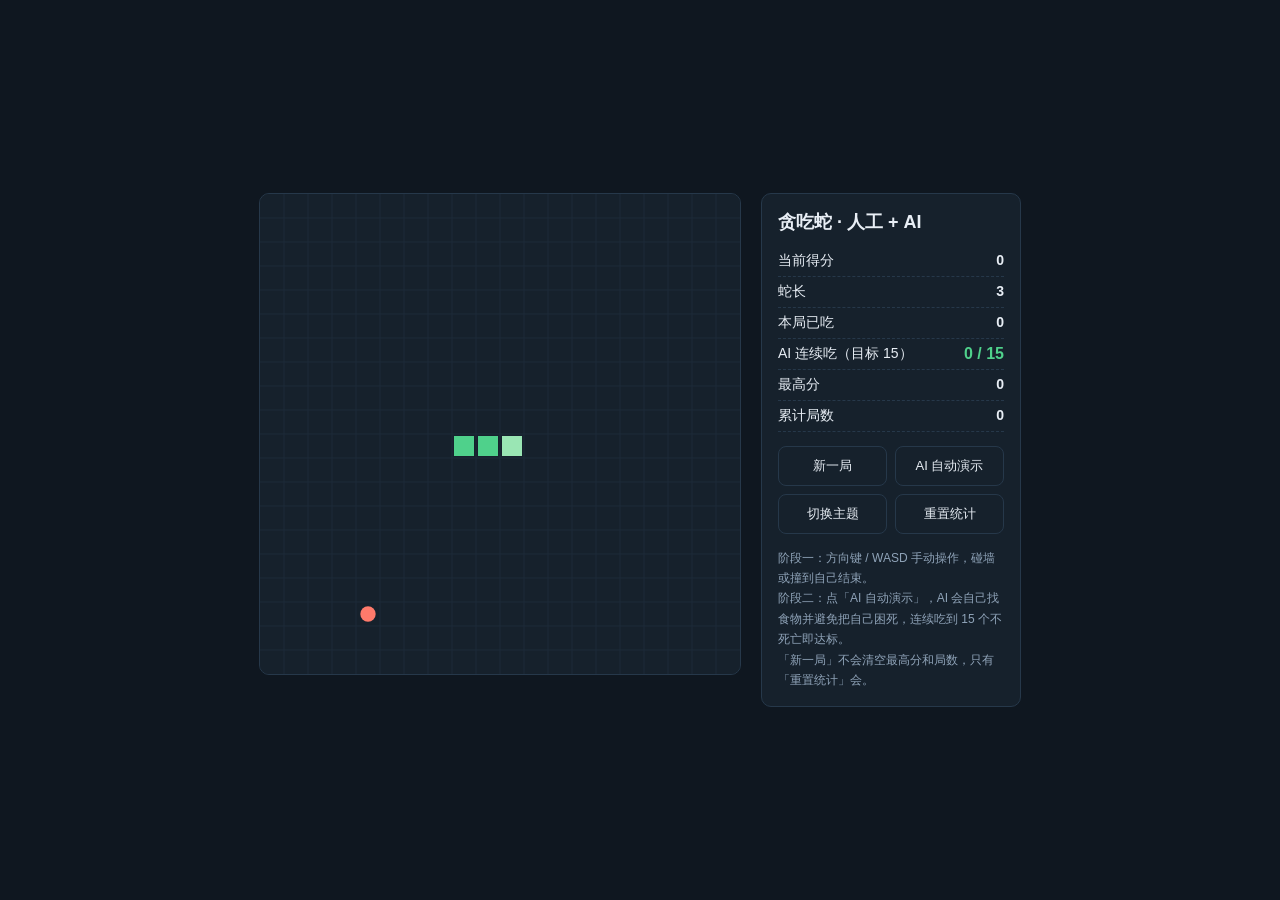
==== game/snake.html @ 78bfac1a "添加贪吃蛇小游戏：人工可玩 + AI 自动演示、计分统计与主题切换" ====
<!DOCTYPE html>
<html lang="zh-CN">
<head>
<meta charset="UTF-8">
<meta name="viewport" content="width=device-width, initial-scale=1.0">
<title>贪吃蛇 · 人工 + AI 自动演示</title>
<style>
  :root {
    --bg: #0f1720; --panel: #16212c; --text: #e8eef5; --sub: #8fa3b8;
    --grid: #1d2b39; --snake: #4fd18b; --head: #9ae6b4; --food: #ff7a6b; --line: #26384a;
  }
  body.light {
    --bg: #f4f6f9; --panel: #ffffff; --text: #1b2733; --sub: #5d7186;
    --grid: #e6ebf1; --snake: #2f9e6b; --head: #1f7a52; --food: #e0533f; --line: #d7dee6;
  }
  * { box-sizing: border-box; }
  body {
    margin: 0; min-height: 100vh; background: var(--bg); color: var(--text);
    font-family: "Microsoft YaHei", "PingFang SC", Arial, sans-serif;
    display: flex; align-items: center; justify-content: center; padding: 24px;
  }
  .wrap { display: flex; gap: 20px; align-items: flex-start; flex-wrap: wrap; justify-content: center; }
  .board { position: relative; }
  canvas { background: var(--panel); border: 1px solid var(--line); border-radius: 10px; display: block; }
  .panel { width: 260px; background: var(--panel); border: 1px solid var(--line); border-radius: 10px; padding: 16px; }
  h1 { font-size: 18px; margin: 0 0 12px; }
  .row { display: flex; justify-content: space-between; font-size: 14px; padding: 6px 0; border-bottom: 1px dashed var(--line); }
  .row span:last-child { font-weight: 700; }
  .row.big span:last-child { color: var(--snake); font-size: 16px; }
  .buttons { display: flex; flex-wrap: wrap; gap: 8px; margin-top: 14px; }
  button {
    flex: 1 1 46%; padding: 10px 8px; font-size: 13px; cursor: pointer; color: var(--text);
    background: transparent; border: 1px solid var(--line); border-radius: 8px; font-family: inherit;
  }
  button:hover { border-color: var(--snake); }
  button.on { background: var(--snake); color: #06231a; border-color: var(--snake); font-weight: 700; }
  .tip { margin-top: 14px; font-size: 12px; color: var(--sub); line-height: 1.7; }
  .overlay {
    position: absolute; inset: 0; display: none; align-items: center; justify-content: center;
    flex-direction: column; gap: 10px; background: rgba(0,0,0,.55); border-radius: 10px; text-align: center;
  }
  .overlay.show { display: flex; }
  .overlay h2 { margin: 0; font-size: 20px; }
</style>
</head>
<body>
<div class="wrap">
  <div class="board">
    <canvas id="cv" width="480" height="480"></canvas>
    <div class="overlay" id="ov"><h2 id="ovt"></h2><div class="tip" id="ovs"></div></div>
  </div>

  <div class="panel">
    <h1>贪吃蛇 · 人工 + AI</h1>
    <div class="row"><span>当前得分</span><span id="score">0</span></div>
    <div class="row"><span>蛇长</span><span id="len">3</span></div>
    <div class="row"><span>本局已吃</span><span id="ate">0</span></div>
    <div class="row big"><span>AI 连续吃（目标 15）</span><span id="aia">0 / 15</span></div>
    <div class="row"><span>最高分</span><span id="best">0</span></div>
    <div class="row"><span>累计局数</span><span id="games">0</span></div>
    <div class="buttons">
      <button id="btnNew">新一局</button>
      <button id="btnAI">AI 自动演示</button>
      <button id="btnTheme">切换主题</button>
      <button id="btnReset">重置统计</button>
    </div>
    <div class="tip">
      阶段一：方向键 / WASD 手动操作，碰墙或撞到自己结束。<br>
      阶段二：点「AI 自动演示」，AI 会自己找食物并避免把自己困死，连续吃到 15 个不死亡即达标。<br>
      「新一局」不会清空最高分和局数，只有「重置统计」会。
    </div>
  </div>
</div>

<script id="core">
/* ===== CORE-BEGIN 纯逻辑区：不依赖页面，可被测试脚本单独运行 ===== */
var CORE = (function () {
  var DIRS = { up: [0, -1], down: [0, 1], left: [-1, 0], right: [1, 0] };
  var NAMES = ['up', 'down', 'left', 'right'];

  // 可复现的伪随机数（同一个种子跑出同一局）
  function makeRng(seed) {
    var s = seed >>> 0;
    return function () {
      s = (s * 1664525 + 1013904223) >>> 0;
      return s / 4294967296;
    };
  }

  function createState(w, h, seed) {
    var st = {
      w: w, h: h, rng: makeRng(seed), snake: [], dir: 'right',
      food: { x: 0, y: 0 }, alive: true, score: 0, ate: 0
    };
    var cx = Math.floor(w / 2), cy = Math.floor(h / 2);
    st.snake.push({ x: cx, y: cy }, { x: cx - 1, y: cy }, { x: cx - 2, y: cy });
    spawnFood(st);
    return st;
  }

  function key(p) { return p.x + ',' + p.y; }

  function spawnFood(st) {
    var free = [];
    var used = {};
    for (var i = 0; i < st.snake.length; i++) used[key(st.snake[i])] = 1;
    for (var y = 0; y < st.h; y++) {
      for (var x = 0; x < st.w; x++) if (!used[x + ',' + y]) free.push({ x: x, y: y });
    }
    if (!free.length) return;
    st.food = free[Math.floor(st.rng() * free.length)];
  }

  // 判断从 head 出发按 dir 走一步会不会撞墙 / 撞自己
  function hitWall(st, head) { return head.x < 0 || head.y < 0 || head.x >= st.w || head.y >= st.h; }

  function bodySet(st, willEat) {
    // 不吃食物时蛇尾会让位，所以尾巴那一格不算障碍
    var set = {};
    var last = willEat ? st.snake.length : st.snake.length - 1;
    for (var i = 0; i < last; i++) set[key(st.snake[i])] = 1;
    return set;
  }

  function tryHead(st, dir) {
    var d = DIRS[dir];
    return { x: st.snake[0].x + d[0], y: st.snake[0].y + d[1] };
  }

  function moveIsLegal(st, dir) {
    var head = tryHead(st, dir);
    if (hitWall(st, head)) return false;
    var willEat = head.x === st.food.x && head.y === st.food.y;
    if (bodySet(st, willEat)[key(head)]) return false;
    return true;
  }

  function legalMoves(st) {
    var out = [];
    for (var i = 0; i < NAMES.length; i++) if (moveIsLegal(st, NAMES[i])) out.push(NAMES[i]);
    return out;
  }

  // 真正走一步（会改变状态）
  function step(st, dir) {
    if (!st.alive) return;
    var head = tryHead(st, dir);
    if (hitWall(st, head)) { st.alive = false; return; }
    var willEat = head.x === st.food.x && head.y === st.food.y;
    if (bodySet(st, willEat)[key(head)]) { st.alive = false; return; }
    st.dir = dir;
    st.snake.unshift(head);
    if (willEat) { st.ate++; st.score += 10; spawnFood(st); }
    else st.snake.pop();
  }

  // 从 start 到 goal 的最短路第一步（BFS）
  function bfsFirstStep(st, start, goal) {
    var q = [start], seen = {}, prev = {};
    seen[key(start)] = 1;
    var blocked = bodySet(st, false);
    blocked[key(st.snake[st.snake.length - 1])] = 0; // 尾巴会移动，可通行
    while (q.length) {
      var cur = q.shift();
      if (cur.x === goal.x && cur.y === goal.y) {
        var node = cur;
        while (prev[key(node)]) {
          var p = prev[key(node)];
          if (p.x === start.x && p.y === start.y) return { x: node.x - start.x, y: node.y - start.y };
          node = p;
        }
        return null;
      }
      for (var i = 0; i < NAMES.length; i++) {
        var d = DIRS[NAMES[i]];
        var nx = cur.x + d[0], ny = cur.y + d[1];
        var nk = nx + ',' + ny;
        if (nx < 0 || ny < 0 || nx >= st.w || ny >= st.h) continue;
        if (seen[nk]) continue;
        if (blocked[nk]) continue;
        seen[nk] = 1; prev[nk] = cur;
        q.push({ x: nx, y: ny });
      }
    }
    return null;
  }

  // 走完这一步后，从新蛇头出发还能到达多少空格（判断会不会把自己困死）
  function spaceAfterMove(st, dir) {
    var head = tryHead(st, dir);
    var willEat = head.x === st.food.x && head.y === st.food.y;
    var set = bodySet(st, willEat);
    var tail = st.snake[st.snake.length - 1];
    set[key(head)] = 1;
    if (!willEat) delete set[key(tail)];
    var q = [head], seen = {};
    seen[key(head)] = 1;
    var count = 0;
    while (q.length) {
      var cur = q.shift();
      for (var i = 0; i < NAMES.length; i++) {
        var d = DIRS[NAMES[i]];
        var nx = cur.x + d[0], ny = cur.y + d[1], nk = nx + ',' + ny;
        if (nx < 0 || ny < 0 || nx >= st.w || ny >= st.h) continue;
        if (seen[nk] || set[nk]) continue;
        seen[nk] = 1; count++;
        q.push({ x: nx, y: ny });
      }
    }
    return count;
  }

  function dirToVec(dir) { return DIRS[dir]; }
  function nameFromVec(v) {
    for (var i = 0; i < NAMES.length; i++) {
      if (DIRS[NAMES[i]][0] === v.x && DIRS[NAMES[i]][1] === v.y) return NAMES[i];
    }
    return null;
  }

  // 直冲食物的“笨”策略：只按曼哈顿距离最近的走（用来对照）
  function naiveMove(st) {
    var best = null, bestD = 1e9;
    var moves = legalMoves(st);
    for (var i = 0; i < moves.length; i++) {
      var h = tryHead(st, moves[i]);
      var d = Math.abs(h.x - st.food.x) + Math.abs(h.y - st.food.y);
      if (d < bestD) { bestD = d; best = moves[i]; }
    }
    return best || st.dir;
  }

  // 安全策略：优先沿最短路去吃食物，但走之前必须确认“不会把自己困死”，
  // 否则改走能保留最多活动空间的一步（相当于先去追自己的尾巴）
  function safeMove(st) {
    var moves = legalMoves(st);
    if (!moves.length) return st.dir;
    var need = st.snake.length + 1;

    var toFood = bfsFirstStep(st, st.snake[0], st.food);
    if (toFood && moves.indexOf(nameFromVec(toFood)) >= 0) {
      var dirFood = nameFromVec(toFood);
      if (spaceAfterMove(st, dirFood) >= need) return dirFood;
    }

    // 退而求其次：在“安全”的走法里挑活动空间最大的
    var bestDir = moves[0], bestSpace = -1;
    for (var i = 0; i < moves.length; i++) {
      var sp = spaceAfterMove(st, moves[i]);
      if (sp > bestSpace) { bestSpace = sp; bestDir = moves[i]; }
    }
    if (bestSpace >= st.snake.length) return bestDir;

    // 实在不行就选离食物最远的，拖时间（很少发生）
    var far = moves[0], farD = -1;
    for (var j = 0; j < moves.length; j++) {
      var h = tryHead(st, moves[j]);
      var d = Math.abs(h.x - st.food.x) + Math.abs(h.y - st.food.y);
      if (d > farD) { farD = d; far = moves[j]; }
    }
    return far;
  }

  return {
    DIRS: DIRS, NAMES: NAMES,
    createState: createState, step: step, legalMoves: legalMoves,
    spaceAfterMove: spaceAfterMove, naiveMove: naiveMove, safeMove: safeMove,
    spawnFood: spawnFood
  };
})();
/* ===== CORE-END ===== */
</script>

<script>
(function () {
  var W = 20, H = 20, CELL = 24;
  var cv = document.getElementById('cv'), ctx = cv.getContext('2d');
  var st = CORE.createState(W, H, Date.now() % 100000);
  var aiOn = false, timer = null, aiEaten = 0, bestChain = 0;

  // 统计跨局保留：最高分与局数写进 localStorage
  var stat = JSON.parse(localStorage.getItem('snakeStat') || '{"best":0,"games":0,"theme":"dark"}');
  document.body.className = stat.theme === 'light' ? 'light' : '';

  function saveStat() { localStorage.setItem('snakeStat', JSON.stringify(stat)); }

  function draw() {
    var css = getComputedStyle(document.body);
    var grid = css.getPropertyValue('--grid').trim();
    var snakeColor = css.getPropertyValue('--snake').trim();
    var headColor = css.getPropertyValue('--head').trim();
    var foodColor = css.getPropertyValue('--food').trim();
    var panel = css.getPropertyValue('--panel').trim();

    ctx.fillStyle = panel; ctx.fillRect(0, 0, cv.width, cv.height);
    ctx.strokeStyle = grid; ctx.lineWidth = 1;
    for (var i = 1; i < W; i++) {
      ctx.beginPath(); ctx.moveTo(i * CELL, 0); ctx.lineTo(i * CELL, H * CELL); ctx.stroke();
    }
    for (var j = 1; j < H; j++) {
      ctx.beginPath(); ctx.moveTo(0, j * CELL); ctx.lineTo(W * CELL, j * CELL); ctx.stroke();
    }
    ctx.fillStyle = foodColor;
    ctx.beginPath();
    ctx.arc(st.food.x * CELL + CELL / 2, st.food.y * CELL + CELL / 2, CELL * 0.32, 0, Math.PI * 2);
    ctx.fill();
    for (var k = st.snake.length - 1; k >= 0; k--) {
      ctx.fillStyle = k === 0 ? headColor : snakeColor;
      ctx.fillRect(st.snake[k].x * CELL + 2, st.snake[k].y * CELL + 2, CELL - 4, CELL - 4);
    }
  }

  function refresh() {
    document.getElementById('score').textContent = st.score;
    document.getElementById('len').textContent = st.snake.length;
    document.getElementById('ate').textContent = st.ate;
    document.getElementById('best').textContent = stat.best;
    document.getElementById('games').textContent = stat.games;
    document.getElementById('aia').textContent = aiEaten + ' / 15';
  }

  function gameOver() {
    stat.games += 1;
    if (st.score > stat.best) stat.best = st.score;
    saveStat();
    stopAI();
    var ov = document.getElementById('ov');
    ov.classList.add('show');
    document.getElementById('ovt').textContent = '游戏结束';
    document.getElementById('ovs').innerHTML = '本局得分 ' + st.score + ' · 吃到 ' + st.ate + ' 个食物<br>点「新一局」再来';
    refresh();
  }

  function newGame(keepStats) {
    document.getElementById('ov').classList.remove('show');
    st = CORE.createState(W, H, Math.floor(Math.random() * 1e9));
    refresh();
    draw();
  }

  function tick(useAI) {
    if (!st.alive) return;
    var dir = useAI ? CORE.safeMove(st) : null;
    var before = st.ate;
    CORE.step(st, dir);
    if (st.ate > before) {
      aiEaten += 1;
      if (aiEaten > bestChain) bestChain = aiEaten;
      if (aiEaten >= 15) {
        document.getElementById('ov').classList.add('show');
        document.getElementById('ovt').textContent = 'AI 达标：连续吃 15 个不死';
        document.getElementById('ovs').innerHTML = '这是阶段二的硬指标。AI 会继续跑，看它还能撑多久。';
      }
    }
    if (!st.alive) gameOver();
    refresh(); draw();
  }

  function startAI() {
    if (timer) return;
    aiOn = true;
    document.getElementById('btnAI').classList.add('on');
    timer = setInterval(function () { tick(true); }, 70);
  }

  function stopAI() {
    aiOn = false;
    if (timer) { clearInterval(timer); timer = null; }
    document.getElementById('btnAI').classList.remove('on');
  }

  document.getElementById('btnNew').onclick = function () { aiEaten = 0; stopAI(); newGame(true); };
  document.getElementById('btnAI').onclick = function () {
    if (aiOn) { stopAI(); } else { aiEaten = 0; startAI(); }
  };
  document.getElementById('btnTheme').onclick = function () {
    stat.theme = stat.theme === 'light' ? 'dark' : 'light';
    document.body.className = stat.theme === 'light' ? 'light' : '';
    saveStat(); draw();
  };
  document.getElementById('btnReset').onclick = function () {
    stat.best = 0; stat.games = 0; saveStat(); refresh();
  };

  // 手动模式：按键立刻走一步
  document.addEventListener('keydown', function (e) {
    var map = {
      ArrowUp: 'up', ArrowDown: 'down', ArrowLeft: 'left', ArrowRight: 'right',
      w: 'up', s: 'down', a: 'left', d: 'right', W: 'up', S: 'down', A: 'left', D: 'right'
    };
    var dir = map[e.key];
    if (!dir || aiOn || !st.alive) return;
    var d = CORE.DIRS[dir], h = CORE.DIRS[st.dir];
    if (d[0] + h[0] === 0 && d[1] + h[1] === 0) return;
    var before = st.ate;
    CORE.step(st, dir);
    aiEaten = aiEaten; // 手动模式不改 AI 计数
    if (!st.alive) gameOver();
    refresh(); draw();
  });

  refresh(); draw();
})();
</script>
</body>
</html>
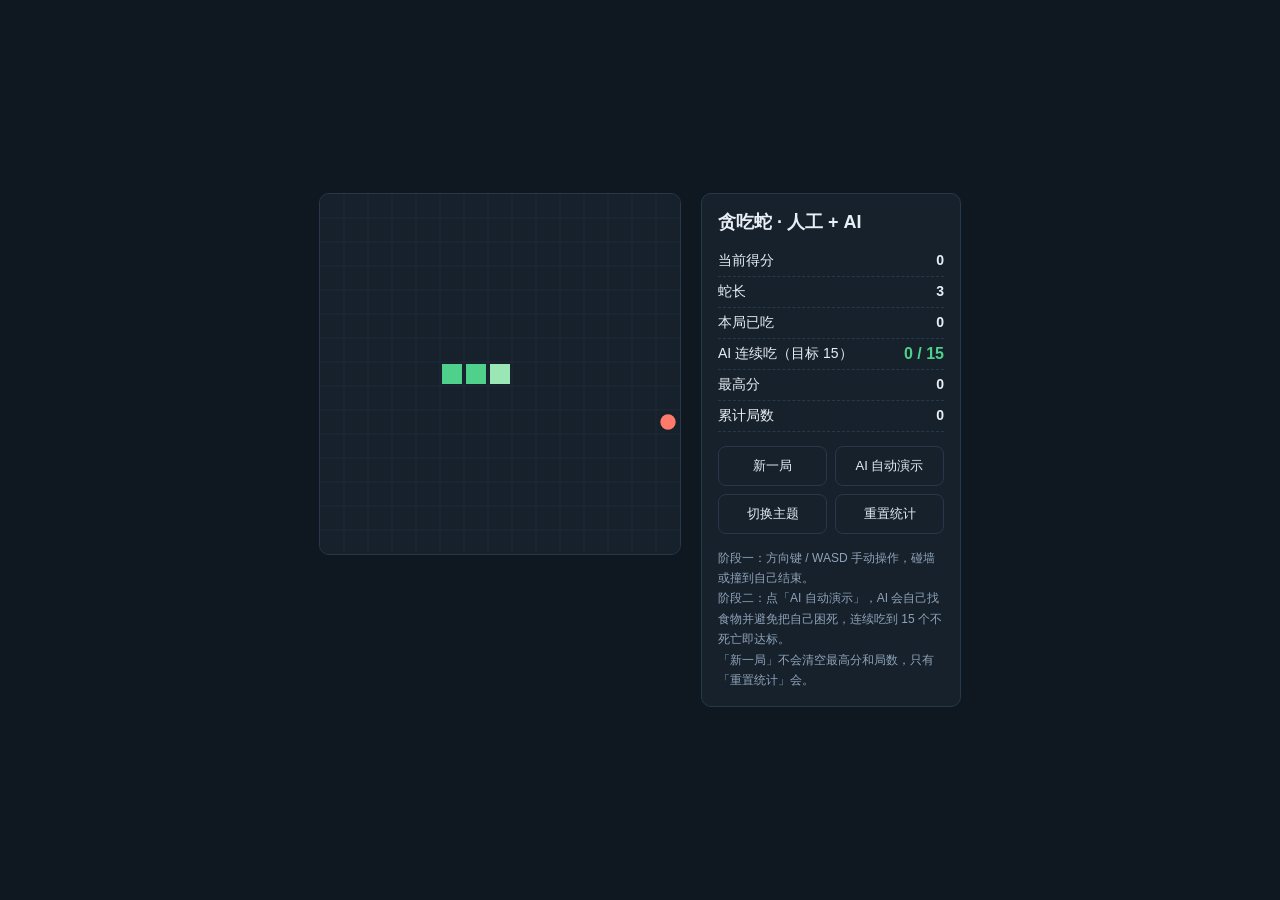
==== commit 07c0e775: "棋盘改为 15×15 并重跑统计；README 补记该次迭代" ====
--- a/game/snake.html
+++ b/game/snake.html
@@ -46,7 +46,7 @@
 <body>
 <div class="wrap">
   <div class="board">
-    <canvas id="cv" width="480" height="480"></canvas>
+    <canvas id="cv" width="360" height="360"></canvas>
     <div class="overlay" id="ov"><h2 id="ovt"></h2><div class="tip" id="ovs"></div></div>
   </div>
 
@@ -273,7 +273,7 @@
 
 <script>
 (function () {
-  var W = 20, H = 20, CELL = 24;
+  var W = 15, H = 15, CELL = 24;
   var cv = document.getElementById('cv'), ctx = cv.getContext('2d');
   var st = CORE.createState(W, H, Date.now() % 100000);
   var aiOn = false, timer = null, aiEaten = 0, bestChain = 0;
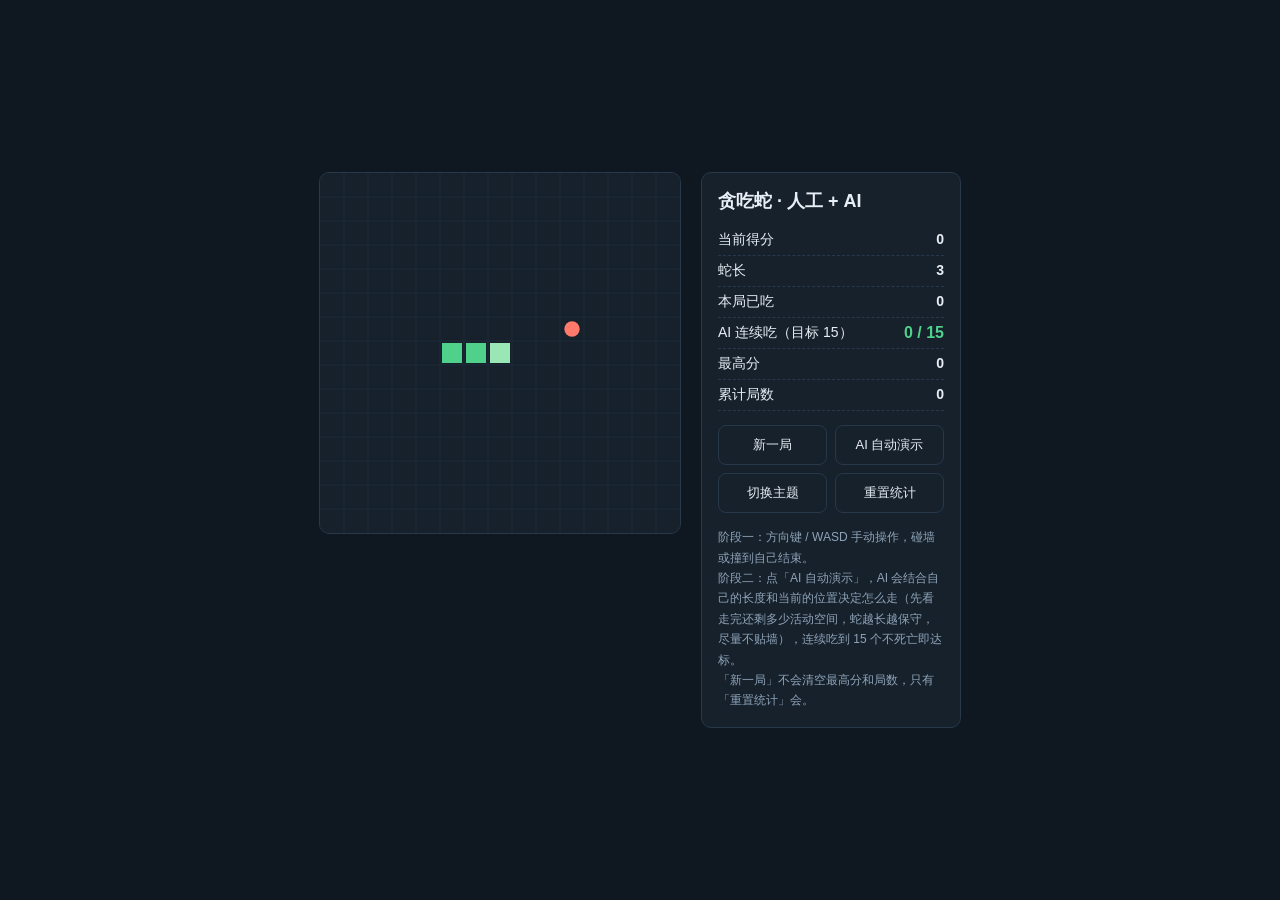
==== commit 796b495a: "AI 改为结合长度与位置决策；README 补记该次迭代与对比数据" ====
--- a/game/snake.html
+++ b/game/snake.html
@@ -66,7 +66,7 @@
     </div>
     <div class="tip">
       阶段一：方向键 / WASD 手动操作，碰墙或撞到自己结束。<br>
-      阶段二：点「AI 自动演示」，AI 会自己找食物并避免把自己困死，连续吃到 15 个不死亡即达标。<br>
+      阶段二：点「AI 自动演示」，AI 会结合自己的长度和当前的位置决定怎么走（先看走完还剩多少活动空间，蛇越长越保守，尽量不贴墙），连续吃到 15 个不死亡即达标。<br>
       「新一局」不会清空最高分和局数，只有「重置统计」会。
     </div>
   </div>
@@ -218,6 +218,51 @@
     return null;
   }
 
+  // 蛇头离墙有多远：0 = 贴着墙，1 = 在棋盘正中间
+  function wallProximity(st, cell) {
+    var halfW = (st.w - 1) / 2 || 1;
+    var halfH = (st.h - 1) / 2 || 1;
+    var dx = Math.min(cell.x, st.w - 1 - cell.x) / halfW;
+    var dy = Math.min(cell.y, st.h - 1 - cell.y) / halfH;
+    return Math.min(dx, dy);
+  }
+
+  function manhattan(a, b) { return Math.abs(a.x - b.x) + Math.abs(a.y - b.y); }
+
+  // 新策略：结合“蛇的长度”和“蛇头当前的位置”来决定这一步怎么走
+  function smartMove(st) {
+    var moves = legalMoves(st);
+    if (!moves.length) return st.dir;
+
+    var len = st.snake.length;
+    var lenRatio = len / (st.w * st.h);
+    // 蛇越长，走完后要求保留的活动空间越大（长度 + 至少 30% 的余量）
+    var need = len + Math.max(3, Math.round(len * 0.3));
+
+    var toFood = bfsFirstStep(st, st.snake[0], st.food);
+    if (toFood) {
+      var dirFood = nameFromVec(toFood);
+      if (dirFood && moves.indexOf(dirFood) >= 0) {
+        var headFood = tryHead(st, dirFood);
+        var spaceFood = spaceAfterMove(st, dirFood);
+        // 蛇已经占掉棋盘四分之一以上时，贴着墙去吃容易把自己逼进角落
+        var wallRisk = lenRatio > 0.25 && wallProximity(st, headFood) < 0.34;
+        if (spaceFood >= need && !wallRisk) return dirFood;
+      }
+    }
+
+    // 不能安全直冲时：活动空间最重要，其次是别贴墙，最后才看离食物近不近
+    var best = moves[0], bestScore = -1e9;
+    for (var i = 0; i < moves.length; i++) {
+      var h = tryHead(st, moves[i]);
+      var score = spaceAfterMove(st, moves[i]) * 2
+        + wallProximity(st, h) * (len * 0.8)
+        - manhattan(h, st.food) * 0.6;
+      if (score > bestScore) { bestScore = score; best = moves[i]; }
+    }
+    return best;
+  }
+
   // 直冲食物的“笨”策略：只按曼哈顿距离最近的走（用来对照）
   function naiveMove(st) {
     var best = null, bestD = 1e9;
@@ -265,6 +310,7 @@
     DIRS: DIRS, NAMES: NAMES,
     createState: createState, step: step, legalMoves: legalMoves,
     spaceAfterMove: spaceAfterMove, naiveMove: naiveMove, safeMove: safeMove,
+    smartMove: smartMove, wallProximity: wallProximity,
     spawnFood: spawnFood
   };
 })();
@@ -340,7 +386,7 @@
 
   function tick(useAI) {
     if (!st.alive) return;
-    var dir = useAI ? CORE.safeMove(st) : null;
+    var dir = useAI ? CORE.smartMove(st) : null;
     var before = st.ate;
     CORE.step(st, dir);
     if (st.ate > before) {
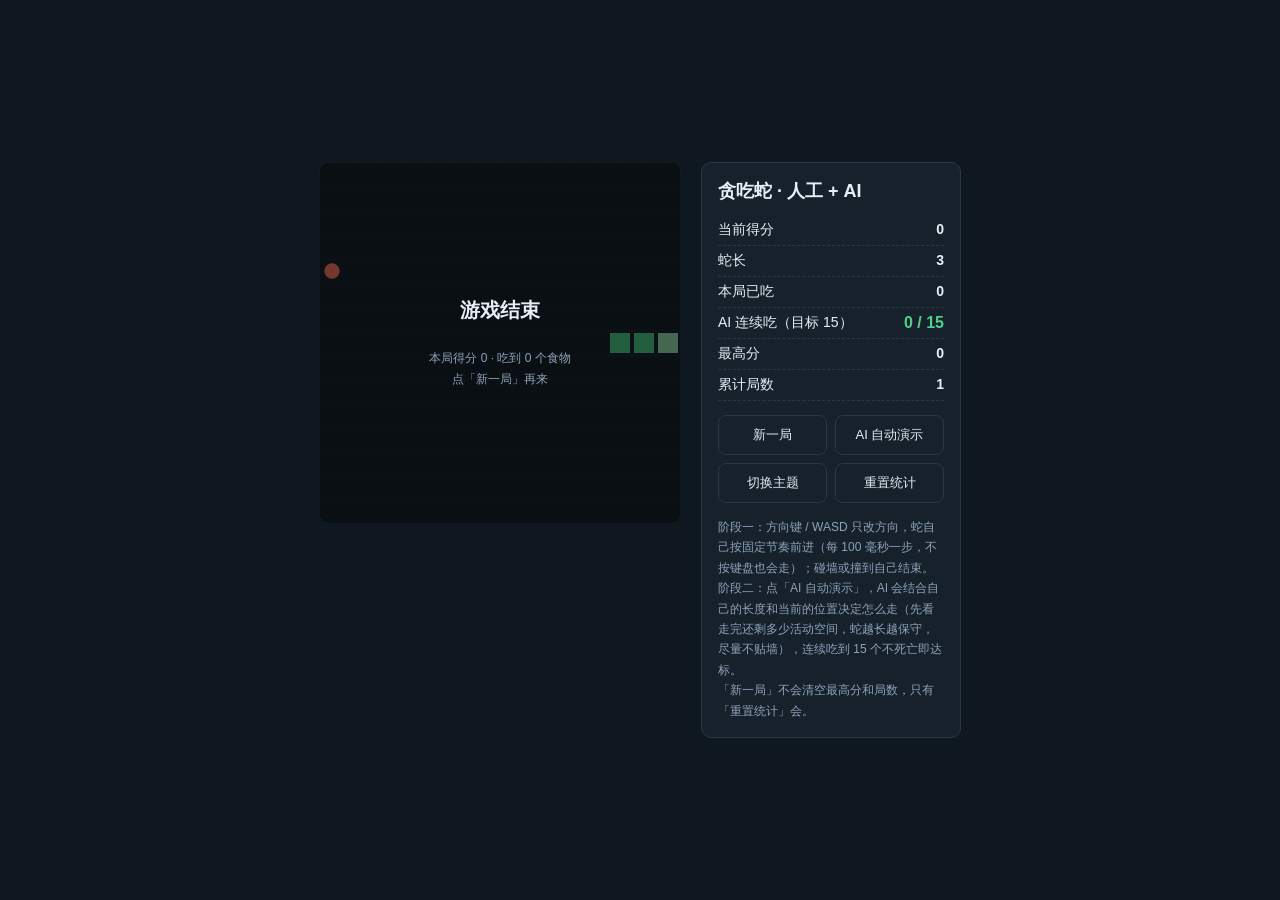
==== commit ab2342e6: "贪吃蛇改为统一游戏时钟：蛇自动前进，按键只改方向（修复无输入时不动的问题）" ====
--- a/game/snake.html
+++ b/game/snake.html
@@ -65,7 +65,7 @@
       <button id="btnReset">重置统计</button>
     </div>
     <div class="tip">
-      阶段一：方向键 / WASD 手动操作，碰墙或撞到自己结束。<br>
+      阶段一：方向键 / WASD 只改方向，蛇自己按固定节奏前进（每 100 毫秒一步，不按键盘也会走）；碰墙或撞到自己结束。<br>
       阶段二：点「AI 自动演示」，AI 会结合自己的长度和当前的位置决定怎么走（先看走完还剩多少活动空间，蛇越长越保守，尽量不贴墙），连续吃到 15 个不死亡即达标。<br>
       「新一局」不会清空最高分和局数，只有「重置统计」会。
     </div>
@@ -322,7 +322,9 @@
   var W = 15, H = 15, CELL = 24;
   var cv = document.getElementById('cv'), ctx = cv.getContext('2d');
   var st = CORE.createState(W, H, Date.now() % 100000);
-  var aiOn = false, timer = null, aiEaten = 0, bestChain = 0;
+  var aiOn = false, loopTimer = null, aiEaten = 0, bestChain = 0;
+  var TICK_MS = 100;            // 游戏时钟：每 100 毫秒走一步，跟有没有按键无关
+  var pendingDir = st.dir;      // 玩家按键先存起来，等下一个时钟节拍再生效
 
   // 统计跨局保留：最高分与局数写进 localStorage
   var stat = JSON.parse(localStorage.getItem('snakeStat') || '{"best":0,"games":0,"theme":"dark"}');
@@ -380,13 +382,17 @@
   function newGame(keepStats) {
     document.getElementById('ov').classList.remove('show');
     st = CORE.createState(W, H, Math.floor(Math.random() * 1e9));
+    pendingDir = st.dir;
+    stopLoop();
+    startLoop();
     refresh();
     draw();
   }
 
-  function tick(useAI) {
-    if (!st.alive) return;
-    var dir = useAI ? CORE.smartMove(st) : null;
+  // 统一的游戏时钟：人工和 AI 都由它驱动，区别只在“这一步的方向谁来决定”
+  function onTick() {
+    if (!st.alive) { stopLoop(); return; }
+    var dir = aiOn ? CORE.smartMove(st) : pendingDir;
     var before = st.ate;
     CORE.step(st, dir);
     if (st.ate > before) {
@@ -402,16 +408,23 @@
     refresh(); draw();
   }
 
+  function startLoop() {
+    if (loopTimer) return;
+    loopTimer = setInterval(onTick, TICK_MS);
+  }
+
+  function stopLoop() {
+    if (loopTimer) { clearInterval(loopTimer); loopTimer = null; }
+  }
+
   function startAI() {
-    if (timer) return;
     aiOn = true;
     document.getElementById('btnAI').classList.add('on');
-    timer = setInterval(function () { tick(true); }, 70);
+    startLoop();
   }
 
   function stopAI() {
     aiOn = false;
-    if (timer) { clearInterval(timer); timer = null; }
     document.getElementById('btnAI').classList.remove('on');
   }
 
@@ -428,7 +441,7 @@
     stat.best = 0; stat.games = 0; saveStat(); refresh();
   };
 
-  // 手动模式：按键立刻走一步
+  // 手动模式：按键只改方向，蛇自己按游戏时钟往前走
   document.addEventListener('keydown', function (e) {
     var map = {
       ArrowUp: 'up', ArrowDown: 'down', ArrowLeft: 'left', ArrowRight: 'right',
@@ -437,15 +450,11 @@
     var dir = map[e.key];
     if (!dir || aiOn || !st.alive) return;
     var d = CORE.DIRS[dir], h = CORE.DIRS[st.dir];
-    if (d[0] + h[0] === 0 && d[1] + h[1] === 0) return;
-    var before = st.ate;
-    CORE.step(st, dir);
-    aiEaten = aiEaten; // 手动模式不改 AI 计数
-    if (!st.alive) gameOver();
-    refresh(); draw();
+    if (d[0] + h[0] === 0 && d[1] + h[1] === 0) return;   // 不允许 180° 掉头
+    pendingDir = dir;
   });
 
-  refresh(); draw();
+  refresh(); draw(); startLoop();
 })();
 </script>
 </body>
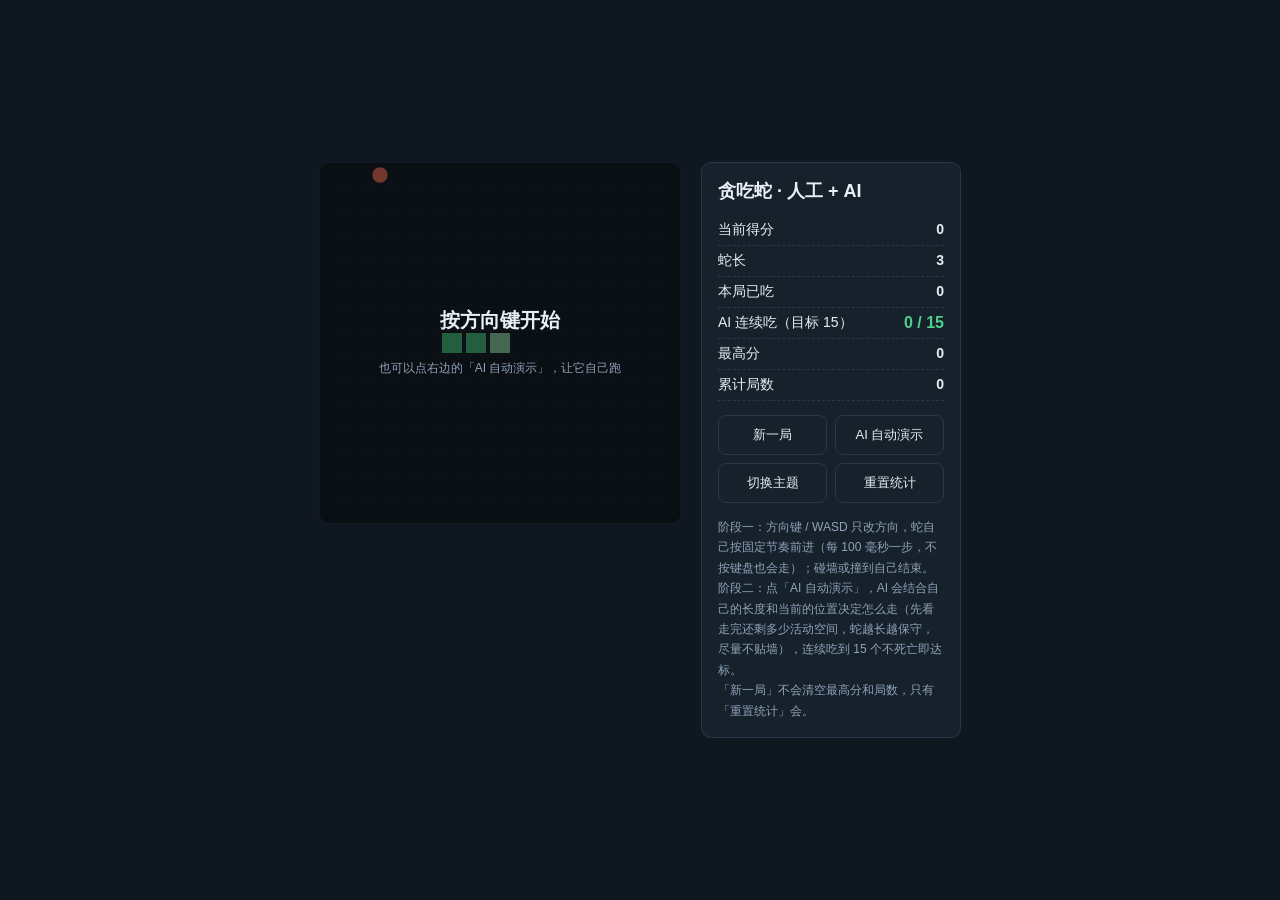
==== commit 90ab2e6d: "修复点 AI 无反应：开局暂停并提示，点 AI 自动开新局；达标提示 2.5 秒后自动隐藏" ====
--- a/game/snake.html
+++ b/game/snake.html
@@ -372,6 +372,7 @@
     if (st.score > stat.best) stat.best = st.score;
     saveStat();
     stopAI();
+    stopLoop();
     var ov = document.getElementById('ov');
     ov.classList.add('show');
     document.getElementById('ovt').textContent = '游戏结束';
@@ -379,14 +380,23 @@
     refresh();
   }
 
-  function newGame(keepStats) {
+  function hideOverlay() { document.getElementById('ov').classList.remove('show'); }
+
+  function newGame() {
     document.getElementById('ov').classList.remove('show');
     st = CORE.createState(W, H, Math.floor(Math.random() * 1e9));
     pendingDir = st.dir;
     stopLoop();
-    startLoop();
     refresh();
     draw();
+  }
+
+  // 开局提示：不按键就不启动时钟，避免"页面一打开蛇就自己冲出去撞死"
+  function showStartHint() {
+    var ov = document.getElementById('ov');
+    ov.classList.add('show');
+    document.getElementById('ovt').textContent = '按方向键开始';
+    document.getElementById('ovs').innerHTML = '也可以点右边的「AI 自动演示」，让它自己跑';
   }
 
   // 统一的游戏时钟：人工和 AI 都由它驱动，区别只在“这一步的方向谁来决定”
@@ -395,13 +405,15 @@
     var dir = aiOn ? CORE.smartMove(st) : pendingDir;
     var before = st.ate;
     CORE.step(st, dir);
-    if (st.ate > before) {
+    if (st.ate > before && aiOn) {          // 只统计 AI 操作时吃到的食物
       aiEaten += 1;
       if (aiEaten > bestChain) bestChain = aiEaten;
-      if (aiEaten >= 15) {
-        document.getElementById('ov').classList.add('show');
+      if (aiEaten === 15) {
+        var ov = document.getElementById('ov');
+        ov.classList.add('show');
         document.getElementById('ovt').textContent = 'AI 达标：连续吃 15 个不死';
         document.getElementById('ovs').innerHTML = '这是阶段二的硬指标。AI 会继续跑，看它还能撑多久。';
+        setTimeout(function () { if (st.alive) hideOverlay(); }, 2500);   // 提示 2.5 秒后自动隐藏，别挡住棋盘
       }
     }
     if (!st.alive) gameOver();
@@ -420,6 +432,8 @@
   function startAI() {
     aiOn = true;
     document.getElementById('btnAI').classList.add('on');
+    if (!st.alive) { newGame(); }
+    hideOverlay();
     startLoop();
   }
 
@@ -428,9 +442,17 @@
     document.getElementById('btnAI').classList.remove('on');
   }
 
-  document.getElementById('btnNew').onclick = function () { aiEaten = 0; stopAI(); newGame(true); };
+  document.getElementById('btnNew').onclick = function () {
+    aiEaten = 0;
+    stopAI();
+    newGame();
+    hideOverlay();
+    startLoop();          // 点了"新一局"说明人已经准备好，直接开始
+  };
   document.getElementById('btnAI').onclick = function () {
-    if (aiOn) { stopAI(); } else { aiEaten = 0; startAI(); }
+    if (aiOn) { stopAI(); return; }   // 关掉 AI：蛇按当前方向继续走，人可以按键接管
+    aiEaten = 0;
+    startAI();                        // 里面会处理"上一局已结束"的情况：自动开新局
   };
   document.getElementById('btnTheme').onclick = function () {
     stat.theme = stat.theme === 'light' ? 'dark' : 'light';
@@ -448,13 +470,15 @@
       w: 'up', s: 'down', a: 'left', d: 'right', W: 'up', S: 'down', A: 'left', D: 'right'
     };
     var dir = map[e.key];
-    if (!dir || aiOn || !st.alive) return;
+    if (!dir || aiOn) return;
+    if (!st.alive) { newGame(); }     // 上一局死了，按键直接开新局
     var d = CORE.DIRS[dir], h = CORE.DIRS[st.dir];
-    if (d[0] + h[0] === 0 && d[1] + h[1] === 0) return;   // 不允许 180° 掉头
-    pendingDir = dir;
+    if (!(d[0] + h[0] === 0 && d[1] + h[1] === 0)) pendingDir = dir;   // 不允许 180° 掉头
+    hideOverlay();
+    startLoop();                      // 第一次按键才开始跑
   });
 
-  refresh(); draw(); startLoop();
+  refresh(); draw(); showStartHint();
 })();
 </script>
 </body>
